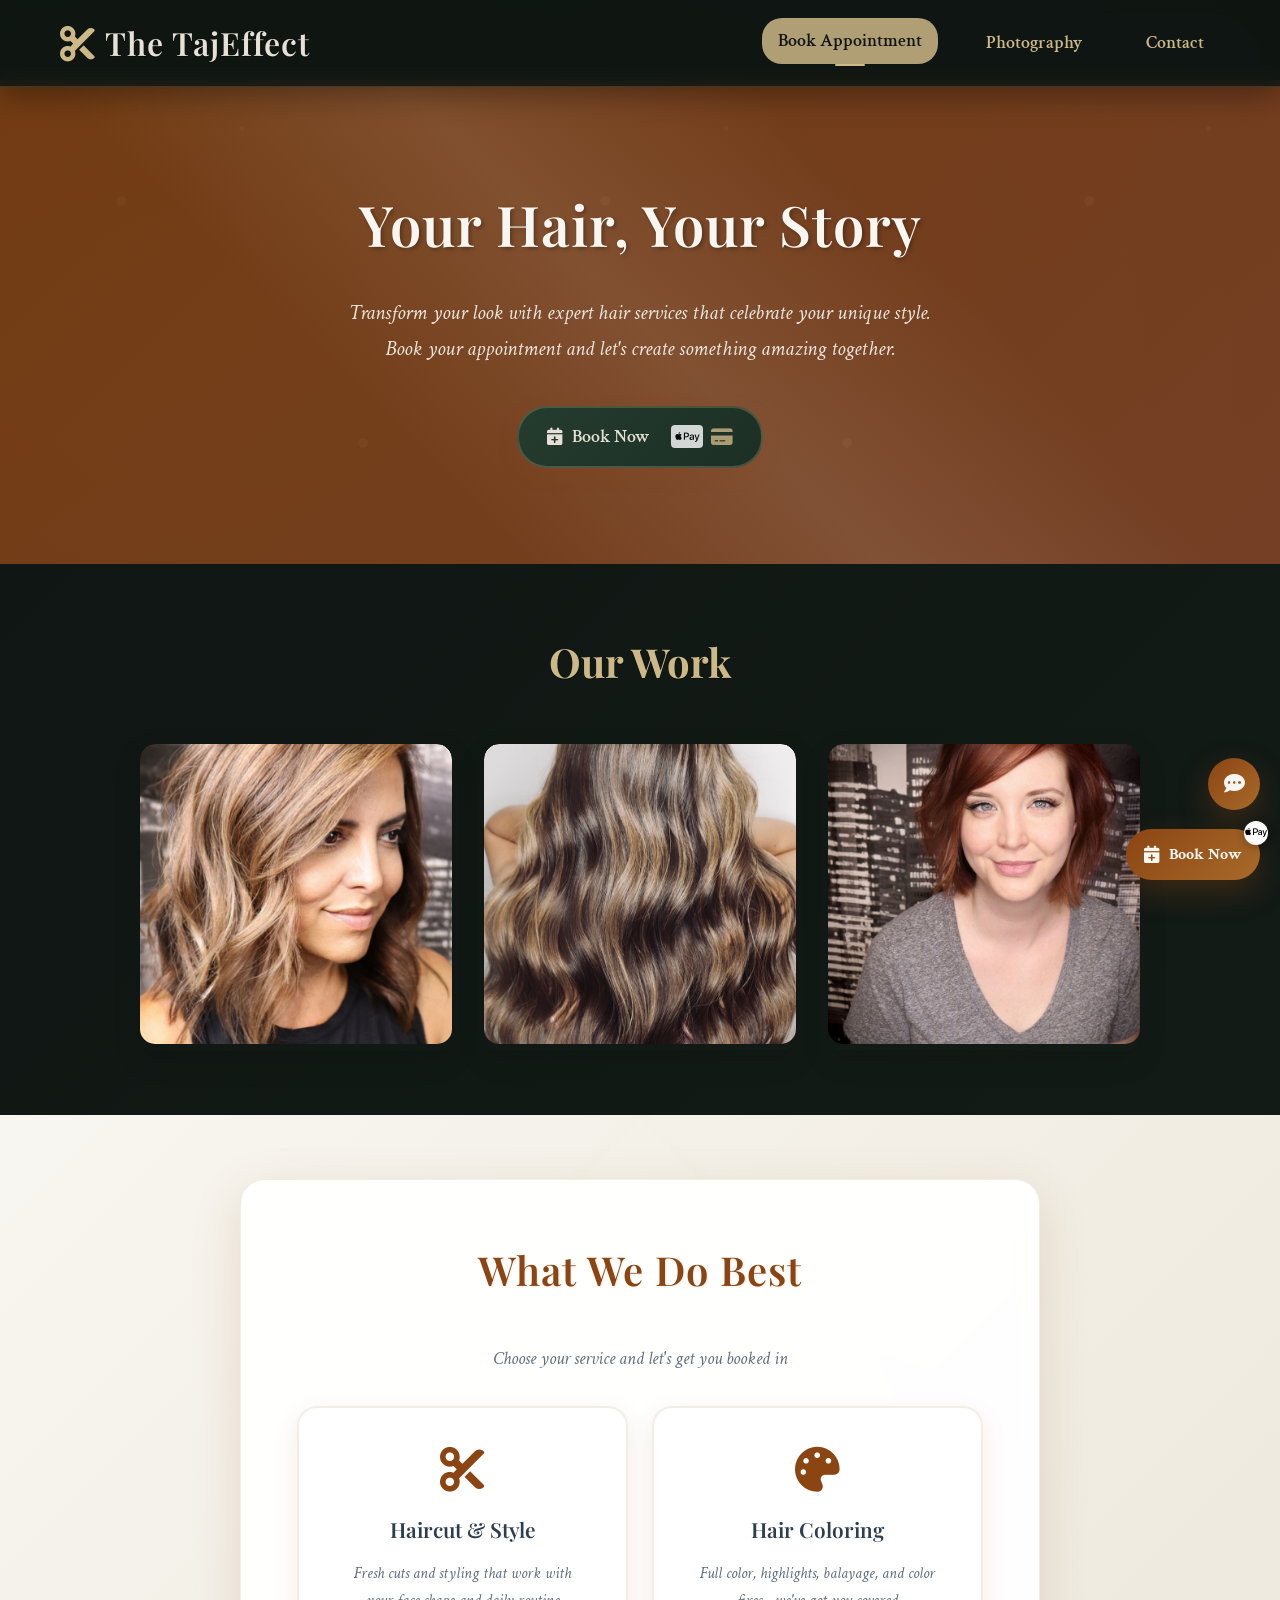
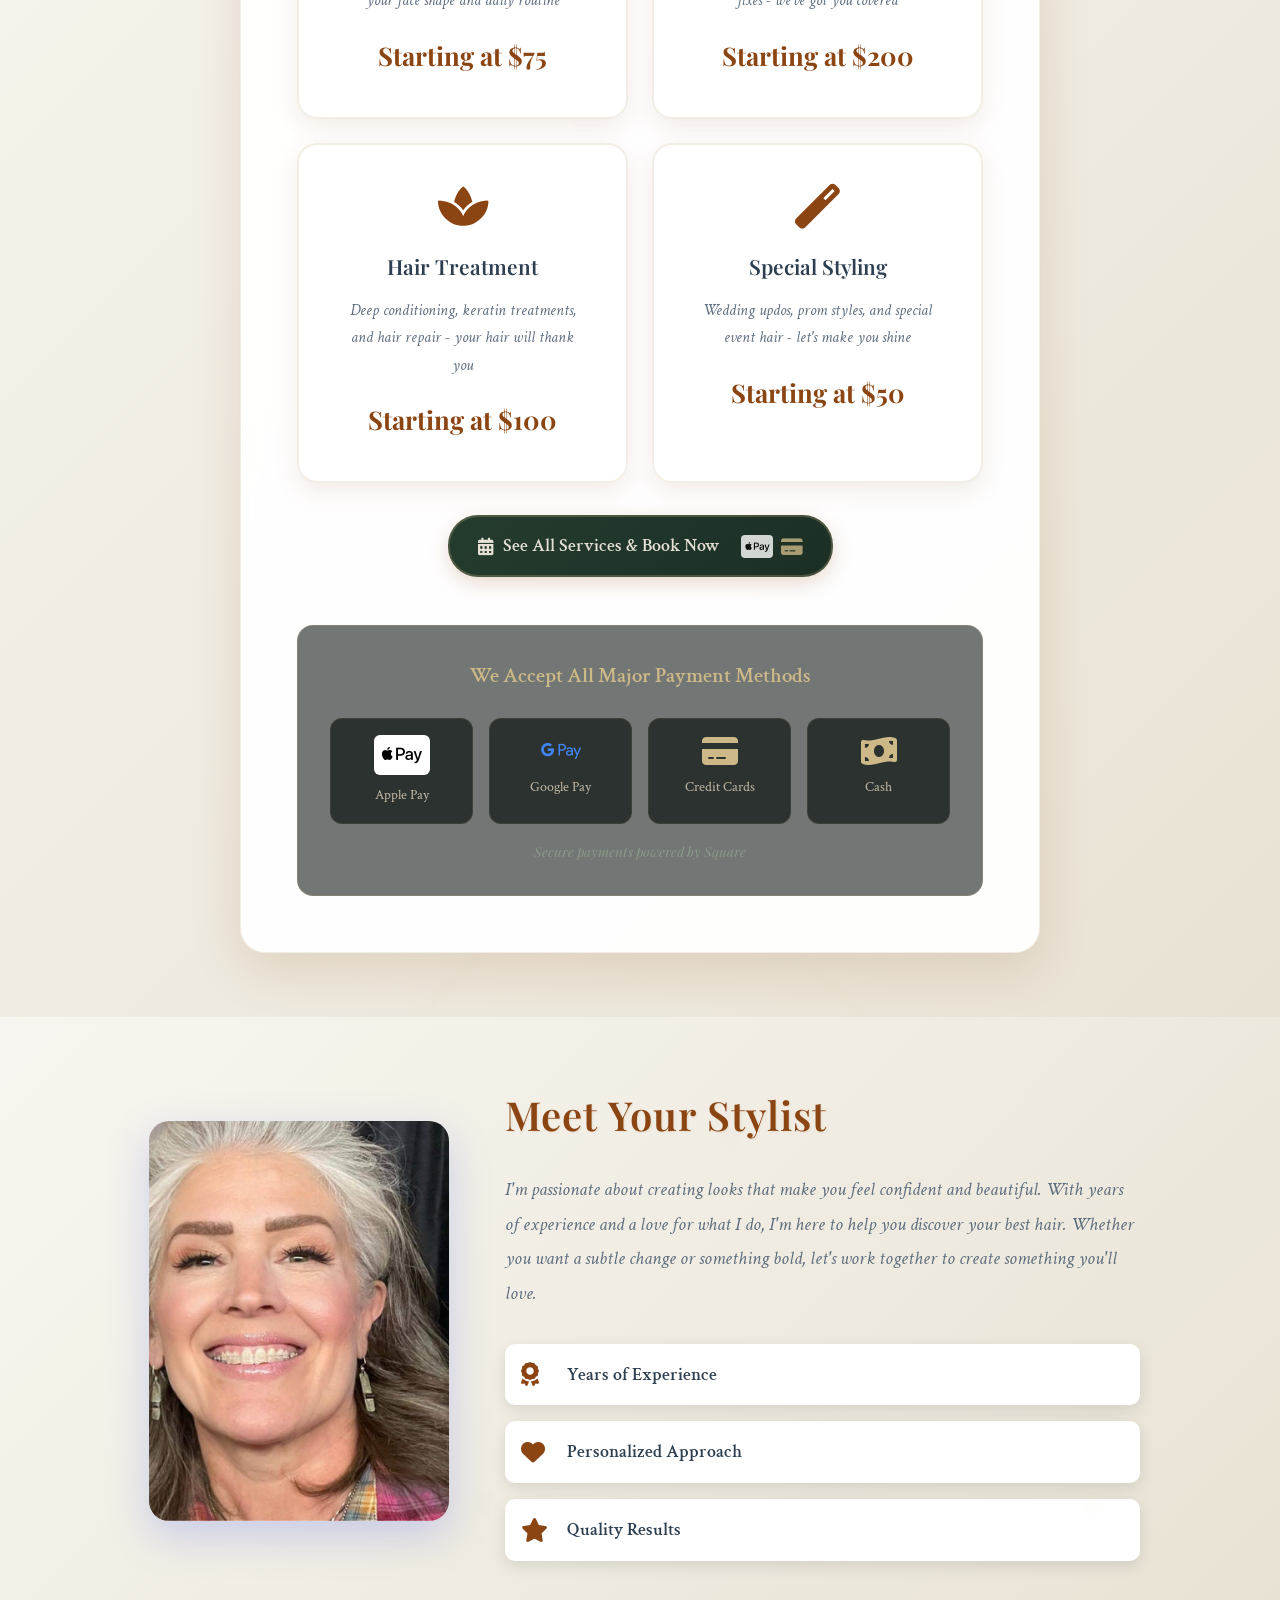
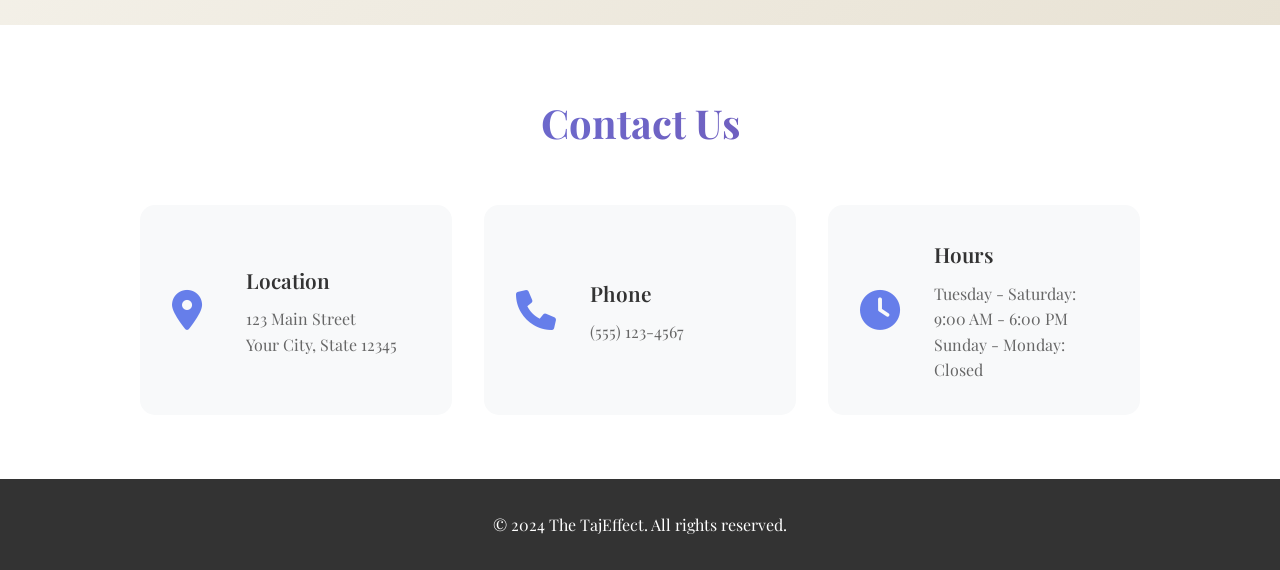
==== index.html @ f501a662 "Initial commit: Hair salon booking app" ====
<!DOCTYPE html>
<html lang="en">
<head>
    <meta charset="UTF-8">
    <meta name="viewport" content="width=device-width, initial-scale=1.0">
    <title>The TajEffect - Hair Salon Booking</title>
    <link href="https://cdnjs.cloudflare.com/ajax/libs/font-awesome/6.0.0/css/all.min.css" rel="stylesheet">
    <link href="https://fonts.googleapis.com/css2?family=Playfair+Display:wght@400;500;600;700&family=Crimson+Text:ital,wght@0,400;0,600;1,400&display=swap" rel="stylesheet">
    <link rel="stylesheet" href="styles.css">
</head>
<body>
    <div class="app">
        <!-- Header -->
        <header class="header">
            <div class="container">
                <div class="logo">
                    <i class="fas fa-cut"></i>
                    <h1>The TajEffect</h1>
                </div>
                <nav class="nav">
                    <a href="#booking" class="nav-link active">Book Appointment</a>
                    <a href="photography.html" class="nav-link">Photography</a>
                    <a href="#contact" class="nav-link">Contact</a>
                </nav>
            </div>
        </header>

        <!-- Main Content -->
        <main class="main">
            <!-- Hero Section -->
            <section class="hero">
                <div class="container">
                    <div class="hero-content">
                        <h2>Your Hair, Your Story</h2>
                        <p>Transform your look with expert hair services that celebrate your unique style. Book your appointment and let's create something amazing together.</p>
                        <a href="https://thetajeffect.square.site/s/appointments" target="_blank" class="btn btn-primary">
                            <i class="fas fa-calendar-plus"></i>
                            Book Now
                            <span class="payment-badges">
                                <i class="fab fa-apple-pay"></i>
                                <i class="fas fa-credit-card"></i>
                            </span>
                        </a>
                    </div>
                </div>
            </section>

            <!-- Gallery Section -->
            <section class="gallery-section">
                <div class="container">
                    <h3>Our Work</h3>
                    <div class="gallery-grid">
                        <div class="gallery-item portfolio-gallery" data-category="blondes">
                            <div class="portfolio-preview">
                                <img src="images/portfolios/blondes/IMG_0072.JPG" alt="Blonde Hair Portfolio" style="width: 100%; height: 300px; object-fit: cover; border-radius: 15px;">
                                <div class="portfolio-overlay">
                                    <h4>Blondes</h4>
                                    <p>20 Photos</p>
                                    <i class="fas fa-images"></i>
                                </div>
                            </div>
                            <div class="hover-preview">
                                <h5>Blondes Preview</h5>
                                <div class="hover-preview-grid">
                                    <img src="images/portfolios/blondes/IMG_4375.JPG" alt="Blonde Hair">
                                    <img src="images/portfolios/blondes/IMG_7208.JPG" alt="Blonde Hair">
                                    <img src="images/portfolios/blondes/IMG_7591.JPG" alt="Blonde Hair">
                                    <img src="images/portfolios/blondes/IMG_1833.JPG" alt="Blonde Hair">
                                </div>
                            </div>
                        </div>
                        <div class="gallery-item portfolio-gallery" data-category="brunettes">
                            <div class="portfolio-preview">
                                <img src="images/portfolios/brunettes/IMG_0484.JPG" alt="Brunette Hair Portfolio" style="width: 100%; height: 300px; object-fit: cover; border-radius: 15px;">
                                <div class="portfolio-overlay">
                                    <h4>Brunettes</h4>
                                    <p>20 Photos</p>
                                    <i class="fas fa-images"></i>
                                </div>
                            </div>
                            <div class="hover-preview">
                                <h5>Brunettes Preview</h5>
                                <div class="hover-preview-grid">
                                    <img src="images/portfolios/brunettes/IMG_1255.jpeg" alt="Brunette Hair">
                                    <img src="images/portfolios/brunettes/IMG_2805.JPG" alt="Brunette Hair">
                                    <img src="images/portfolios/brunettes/IMG_4062.JPG" alt="Brunette Hair">
                                    <img src="images/portfolios/brunettes/IMG_6804.JPG" alt="Brunette Hair">
                                </div>
                            </div>
                        </div>
                        <div class="gallery-item portfolio-gallery" data-category="reds">
                            <div class="portfolio-preview">
                                <img src="images/portfolios/reds/IMG_3641.JPG" alt="Red Hair Portfolio" style="width: 100%; height: 300px; object-fit: cover; border-radius: 15px;">
                                <div class="portfolio-overlay">
                                    <h4>Reds</h4>
                                    <p>5 Photos</p>
                                    <i class="fas fa-images"></i>
                                </div>
                            </div>
                            <div class="hover-preview">
                                <h5>Reds Preview</h5>
                                <div class="hover-preview-grid">
                                    <img src="images/portfolios/reds/IMG_4376.jpeg" alt="Red Hair">
                                    <img src="images/portfolios/reds/IMG_7578.JPG" alt="Red Hair">
                                    <img src="images/portfolios/reds/A4E2A51A-0BB4-4725-BABD-06596903B52D.jpg" alt="Red Hair">
                                    <img src="images/portfolios/reds/4F2E1F91-4B26-40A5-B8C6-CD0F9C0E674B.jpg" alt="Red Hair">
                                </div>
                            </div>
                        </div>
                    </div>
                </div>
            </section>

            <!-- Services & Booking Section -->
            <section id="booking" class="booking-section">
                <div class="container">
                    <div class="booking-card">
                        <h3>What We Do Best</h3>
                        <p style="text-align: center; font-family: 'Crimson Text', serif; font-style: italic; color: #5d6d7e; margin-bottom: 2rem; font-size: 1.1rem;">
                            Choose your service and let's get you booked in
                        </p>
                        
                        <div class="services-grid">
                            <a href="https://thetajeffect.square.site/s/appointments" target="_blank" class="service-card booking-card">
                                <i class="fas fa-cut"></i>
                                <h5>Haircut & Style</h5>
                                <p>Fresh cuts and styling that work with your face shape and daily routine</p>
                                <span class="price">Starting at $75</span>
                                <div class="book-now-overlay">
                                    <i class="fas fa-calendar-plus"></i>
                                    <span>Book Now</span>
                                </div>
                            </a>
                            
                            <a href="https://thetajeffect.square.site/s/appointments" target="_blank" class="service-card booking-card">
                                <i class="fas fa-palette"></i>
                                <h5>Hair Coloring</h5>
                                <p>Full color, highlights, balayage, and color fixes - we've got you covered</p>
                                <span class="price">Starting at $200</span>
                                <div class="book-now-overlay">
                                    <i class="fas fa-calendar-plus"></i>
                                    <span>Book Now</span>
                                </div>
                            </a>
                            
                            <a href="https://thetajeffect.square.site/s/appointments" target="_blank" class="service-card booking-card">
                                <i class="fas fa-spa"></i>
                                <h5>Hair Treatment</h5>
                                <p>Deep conditioning, keratin treatments, and hair repair - your hair will thank you</p>
                                <span class="price">Starting at $100</span>
                                <div class="book-now-overlay">
                                    <i class="fas fa-calendar-plus"></i>
                                    <span>Book Now</span>
                                </div>
                            </a>
                            
                            <a href="https://thetajeffect.square.site/s/appointments" target="_blank" class="service-card booking-card">
                                <i class="fas fa-magic"></i>
                                <h5>Special Styling</h5>
                                <p>Wedding updos, prom styles, and special event hair - let's make you shine</p>
                                <span class="price">Starting at $50</span>
                                <div class="book-now-overlay">
                                    <i class="fas fa-calendar-plus"></i>
                                    <span>Book Now</span>
                                </div>
                            </a>
                        </div>
                        
                        <div style="text-align: center; margin-top: 2rem;">
                            <a href="https://thetajeffect.square.site/s/appointments" target="_blank" class="btn btn-primary">
                                <i class="fas fa-calendar-alt"></i>
                                See All Services & Book Now
                                <span class="payment-badges">
                                    <i class="fab fa-apple-pay"></i>
                                    <i class="fas fa-credit-card"></i>
                                </span>
                            </a>
                        </div>
                        
                        <!-- Payment Options -->
                        <div class="payment-options">
                            <h4>We Accept All Major Payment Methods</h4>
                            <div class="payment-methods">
                                <div class="payment-method">
                                    <i class="fab fa-apple-pay"></i>
                                    <span>Apple Pay</span>
                                </div>
                                <div class="payment-method">
                                    <i class="fab fa-google-pay"></i>
                                    <span>Google Pay</span>
                                </div>
                                <div class="payment-method">
                                    <i class="fas fa-credit-card"></i>
                                    <span>Credit Cards</span>
                                </div>
                                <div class="payment-method">
                                    <i class="fas fa-money-bill-wave"></i>
                                    <span>Cash</span>
                                </div>
                            </div>
                            <p class="payment-note">Secure payments powered by Square</p>
                        </div>
                    </div>
                </div>
            </section>

            <!-- About Section -->
            <section class="about-section">
                <div class="container">
                    <div class="about-content">
                        <div class="about-image">
                            <img src="images/mom-photo.jpg" alt="Meet Your Stylist" style="width: 300px; height: 400px; object-fit: cover; border-radius: 20px; box-shadow: 0 15px 40px rgba(102, 126, 234, 0.3);">
                        </div>
                        <div class="about-text">
                            <h3>Meet Your Stylist</h3>
                            <p>I'm passionate about creating looks that make you feel confident and beautiful. With years of experience and a love for what I do, I'm here to help you discover your best hair. Whether you want a subtle change or something bold, let's work together to create something you'll love.</p>
                            <div class="about-features">
                                <div class="feature">
                                    <i class="fas fa-award"></i>
                                    <span>Years of Experience</span>
                                </div>
                                <div class="feature">
                                    <i class="fas fa-heart"></i>
                                    <span>Personalized Approach</span>
                                </div>
                                <div class="feature">
                                    <i class="fas fa-star"></i>
                                    <span>Quality Results</span>
                                </div>
                            </div>
                        </div>
                    </div>
                </div>
            </section>

            <!-- Contact Section -->
            <section id="contact" class="contact-section">
                <div class="container">
                    <h3>Contact Us</h3>
                    <div class="contact-info">
                        <div class="contact-item">
                            <i class="fas fa-map-marker-alt"></i>
                            <div>
                                <h4>Location</h4>
                                <p>123 Main Street<br>Your City, State 12345</p>
                            </div>
                        </div>
                        <div class="contact-item">
                            <i class="fas fa-phone"></i>
                            <div>
                                <h4>Phone</h4>
                                <p>(555) 123-4567</p>
                            </div>
                        </div>
                        <div class="contact-item">
                            <i class="fas fa-clock"></i>
                            <div>
                                <h4>Hours</h4>
                                <p>Tuesday - Saturday: 9:00 AM - 6:00 PM<br>Sunday - Monday: Closed</p>
                            </div>
                        </div>
                    </div>
                </div>
            </section>
        </main>

        <!-- Footer -->
        <footer class="footer">
            <div class="container">
                <p>&copy; 2024 The TajEffect. All rights reserved.</p>
            </div>
        </footer>
    </div>

    <!-- Portfolio Lightbox Modal -->
    <div id="portfolioModal" class="modal">
        <div class="modal-content">
            <span class="close">&times;</span>
            <div class="modal-header">
                <h2 id="modalTitle">Blondes Portfolio</h2>
                <p id="modalCount">20 Photos</p>
            </div>
            <div class="modal-gallery" id="modalGallery">
                <!-- Photos will be loaded here -->
            </div>
        </div>
    </div>

    <!-- FAQ Chat Widget -->
    <div class="chat-widget" id="chatWidget" aria-live="polite">
        <button class="chat-toggle" id="chatToggle" aria-label="Open chat">
            <i class="fas fa-comment-dots"></i>
        </button>
        <div class="chat-window" id="chatWindow" role="dialog" aria-label="FAQ Chat" aria-modal="false">
            <div class="chat-header">
                <span>Got questions?</span>
                <button class="chat-close" id="chatClose" aria-label="Close chat">&times;</button>
            </div>
                <div class="chat-body" id="chatBody">
                    <div class="chat-message bot">Hey! What can I help you with today? Pick a question below.</div>
                </div>
            <div class="chat-quick-questions">
                <button class="chat-qq" data-faq="pricing">What do you charge?</button>
                <button class="chat-qq" data-faq="hours">When are you open?</button>
                <button class="chat-qq" data-faq="booking">How do I book?</button>
                <button class="chat-qq" data-faq="cancellation">What's your cancellation policy?</button>
                <button class="chat-qq" data-faq="parking">Is there parking?</button>
                <button class="chat-qq" data-faq="payment">What payment methods do you take?</button>
                <button class="chat-qq" data-faq="newclient">Do you take new clients?</button>
                <button class="chat-qq" data-faq="late">What if I'm running late?</button>
            </div>
            <div class="chat-footer">
                <a href="https://instagram.com/thetajeffect" target="_blank" class="chat-ig" aria-label="Message us on Instagram">
                    <i class="fab fa-instagram"></i> DM us on Instagram
                </a>
            </div>
        </div>
    </div>

    <!-- Floating Book Now Button -->
    <a href="https://thetajeffect.square.site/s/appointments" target="_blank" class="floating-book-now" aria-label="Book Now">
        <i class="fas fa-calendar-plus"></i>
        <span>Book Now</span>
        <div class="floating-payment-badges">
            <i class="fab fa-apple-pay"></i>
        </div>
    </a>
    
    <script src="script.js"></script>
</body>
</html>
---- styles.css ----
/* Reset and Base Styles */
* {
    margin: 0;
    padding: 0;
    box-sizing: border-box;
}

body {
    font-family: 'Playfair Display', 'Times New Roman', serif;
    line-height: 1.7;
    color: #e6e0d6;
    background: radial-gradient(1200px 800px at 20% 10%, rgba(19,28,23,0.75), rgba(10,14,12,0.9)),
                linear-gradient(135deg, #0e1512 0%, #121a16 60%, #0b100e 100%);
    min-height: 100vh;
}

.container {
    max-width: 1200px;
    margin: 0 auto;
    padding: 0 20px;
}

/* Header */
.header {
    background: rgba(16, 23, 19, 0.85);
    backdrop-filter: blur(8px);
    box-shadow: 0 8px 30px rgba(0, 0, 0, 0.35);
    border-bottom: 1px solid rgba(205, 184, 136, 0.2);
    position: fixed;
    top: 0;
    left: 0;
    right: 0;
    z-index: 1000;
}

.header .container {
    display: flex;
    justify-content: space-between;
    align-items: center;
    padding: 1rem 20px;
}

.logo {
    display: flex;
    align-items: center;
    gap: 10px;
}

.logo i {
    font-size: 2.2rem;
    color: #cdb888;
}

.logo h1 {
    font-family: 'Playfair Display', serif;
    font-size: 2rem;
    font-weight: 600;
    color: #e6e0d6;
    text-shadow: 0 1px 0 rgba(0,0,0,0.4);
    letter-spacing: 1px;
}

.nav {
    display: flex;
    gap: 2rem;
}

.nav-link {
    text-decoration: none;
    color: #cdb888;
    font-family: 'Crimson Text', serif;
    font-weight: 600;
    font-size: 1.1rem;
    transition: all 0.3s ease;
    position: relative;
    padding: 0.5rem 1rem;
    border-radius: 20px;
}

.nav-link:hover,
.nav-link.active {
    color: #111512;
    background: rgba(205, 184, 136, 0.85);
    transform: translateY(-2px);
}

.nav-link.active::after {
    content: '';
    position: absolute;
    bottom: -2px;
    left: 50%;
    transform: translateX(-50%);
    width: 30px;
    height: 2px;
    background: #cdb888;
    border-radius: 1px;
}

/* Main Content */
.main {
    margin-top: 80px;
}

/* Hero Section */
.hero {
    background: linear-gradient(135deg, rgba(139, 69, 19, 0.8), rgba(160, 82, 45, 0.7)), 
                url('data:image/svg+xml,<svg xmlns="http://www.w3.org/2000/svg" viewBox="0 0 100 100"><defs><pattern id="grain" width="100" height="100" patternUnits="userSpaceOnUse"><circle cx="25" cy="25" r="1" fill="%23ffffff" opacity="0.1"/><circle cx="75" cy="75" r="1" fill="%23ffffff" opacity="0.1"/><circle cx="50" cy="10" r="0.5" fill="%23ffffff" opacity="0.1"/></pattern></defs><rect width="100" height="100" fill="url(%23grain)"/></svg>');
    color: #f8f6f0;
    padding: 6rem 0;
    text-align: center;
    position: relative;
}

.hero::before {
    content: '';
    position: absolute;
    top: 0;
    left: 0;
    right: 0;
    bottom: 0;
    background: linear-gradient(45deg, transparent 30%, rgba(248, 246, 240, 0.1) 50%, transparent 70%);
    pointer-events: none;
}

.hero-content {
    position: relative;
    z-index: 2;
}

.hero-content h2 {
    font-family: 'Playfair Display', serif;
    font-size: 3.5rem;
    font-weight: 600;
    margin-bottom: 1.5rem;
    text-shadow: 2px 2px 4px rgba(0, 0, 0, 0.3);
    letter-spacing: 1px;
}

.hero-content p {
    font-family: 'Crimson Text', serif;
    font-size: 1.3rem;
    font-style: italic;
    margin-bottom: 2.5rem;
    opacity: 0.9;
    max-width: 600px;
    margin-left: auto;
    margin-right: auto;
}

/* Buttons */
.btn {
    display: inline-flex;
    align-items: center;
    gap: 10px;
    padding: 14px 28px;
    border: 2px solid;
    border-radius: 30px;
    font-family: 'Crimson Text', serif;
    font-size: 1.1rem;
    font-weight: 600;
    text-decoration: none;
    cursor: pointer;
    transition: all 0.3s ease;
    box-shadow: 0 6px 20px rgba(139, 69, 19, 0.2);
    position: relative;
    overflow: hidden;
}

.btn::before {
    content: '';
    position: absolute;
    top: 0;
    left: -100%;
    width: 100%;
    height: 100%;
    background: linear-gradient(90deg, transparent, rgba(255, 255, 255, 0.2), transparent);
    transition: left 0.5s;
}

.btn:hover::before {
    left: 100%;
}

.btn-primary {
    background: linear-gradient(135deg, #243c2e, #1c2f25);
    color: #e6e0d6;
    border-color: rgba(205,184,136,0.25);
}

.btn-primary:hover {
    transform: translateY(-3px);
    box-shadow: 0 8px 25px rgba(0, 0, 0, 0.5);
    background: linear-gradient(135deg, #2a4636, #20382c);
}

.btn-secondary {
    background: rgba(248, 246, 240, 0.9);
    color: #8b4513;
    border-color: #d4c4a8;
}

.btn-secondary:hover {
    background: #d4c4a8;
    color: #8b4513;
    transform: translateY(-2px);
    box-shadow: 0 6px 20px rgba(139, 69, 19, 0.3);
}

/* Booking Section */
.booking-section {
    padding: 4rem 0;
    background: linear-gradient(135deg, #f8f6f0, #e8e2d4);
    position: relative;
}

.booking-section::before {
    content: '';
    position: absolute;
    top: 0;
    left: 0;
    right: 0;
    bottom: 0;
    background: url('data:image/svg+xml,<svg xmlns="http://www.w3.org/2000/svg" viewBox="0 0 60 60"><defs><pattern id="regency" width="60" height="60" patternUnits="userSpaceOnUse"><path d="M30 0L45 15L30 30L15 15Z" fill="none" stroke="%23d4c4a8" stroke-width="0.5" opacity="0.3"/></pattern></defs><rect width="60" height="60" fill="url(%23regency)"/></svg>');
    opacity: 0.1;
    pointer-events: none;
}

.booking-card {
    background: rgba(255, 255, 255, 0.95);
    border-radius: 25px;
    box-shadow: 0 15px 50px rgba(139, 69, 19, 0.15);
    border: 1px solid rgba(212, 196, 168, 0.3);
    padding: 3.5rem;
    max-width: 800px;
    margin: 0 auto;
    position: relative;
    backdrop-filter: blur(10px);
}

.booking-card h3 {
    font-family: 'Playfair Display', serif;
    font-size: 2.5rem;
    font-weight: 600;
    text-align: center;
    margin-bottom: 2.5rem;
    color: #8b4513;
    text-shadow: 1px 1px 2px rgba(139, 69, 19, 0.1);
    letter-spacing: 1px;
}

/* Steps */
.step {
    display: none;
}

.step.active {
    display: block;
}

.step h4 {
    font-size: 1.5rem;
    font-weight: 600;
    margin-bottom: 2rem;
    color: #333;
    display: flex;
    align-items: center;
    gap: 10px;
}

.step h4 i {
    color: #667eea;
}

/* Services Grid */
.services-grid {
    display: grid;
    grid-template-columns: repeat(auto-fit, minmax(250px, 1fr));
    gap: 1.5rem;
    margin-bottom: 2rem;
}

.service-card {
    background: rgba(255, 255, 255, 0.9);
    border: 2px solid rgba(212, 196, 168, 0.3);
    border-radius: 20px;
    padding: 2.5rem;
    text-align: center;
    cursor: pointer;
    transition: all 0.4s ease;
    position: relative;
    backdrop-filter: blur(5px);
    box-shadow: 0 8px 25px rgba(139, 69, 19, 0.1);
}

.service-card::before {
    content: '';
    position: absolute;
    top: 0;
    left: 0;
    right: 0;
    bottom: 0;
    background: linear-gradient(135deg, rgba(139, 69, 19, 0.05), rgba(160, 82, 45, 0.05));
    border-radius: 18px;
    opacity: 0;
    transition: opacity 0.3s ease;
}

.service-card:hover {
    transform: translateY(-8px);
    box-shadow: 0 15px 40px rgba(139, 69, 19, 0.2);
    border-color: rgba(139, 69, 19, 0.4);
}

.service-card:hover::before {
    opacity: 1;
}

.service-card.selected {
    border-color: #8b4513;
    background: linear-gradient(135deg, rgba(139, 69, 19, 0.1), rgba(160, 82, 45, 0.1));
    box-shadow: 0 12px 35px rgba(139, 69, 19, 0.25);
}

.service-card.selected::before {
    opacity: 1;
}

.service-card i {
    font-size: 2.8rem;
    color: #8b4513;
    margin-bottom: 1.2rem;
    position: relative;
    z-index: 2;
}

.service-card h5 {
    font-family: 'Playfair Display', serif;
    font-size: 1.3rem;
    font-weight: 600;
    margin-bottom: 0.8rem;
    color: #2c3e50;
    position: relative;
    z-index: 2;
}

.service-card p {
    font-family: 'Crimson Text', serif;
    color: #5d6d7e;
    margin-bottom: 1.2rem;
    font-style: italic;
    position: relative;
    z-index: 2;
}

.price {
    font-family: 'Playfair Display', serif;
    font-size: 1.6rem;
    font-weight: 700;
    color: #8b4513;
    position: relative;
    z-index: 2;
}

/* Booking Overlay for Service Cards */
.service-card.booking-card {
    text-decoration: none;
    color: inherit;
    position: relative;
    overflow: hidden;
}

.book-now-overlay {
    position: absolute;
    top: 0;
    left: 0;
    right: 0;
    bottom: 0;
    background: rgba(139, 69, 19, 0.9);
    color: #f8f6f0;
    display: flex;
    flex-direction: column;
    align-items: center;
    justify-content: center;
    opacity: 0;
    transition: all 0.3s ease;
    border-radius: 18px;
}

.service-card.booking-card:hover .book-now-overlay {
    opacity: 1;
}

.book-now-overlay i {
    font-size: 2.5rem;
    margin-bottom: 1rem;
    color: #f8f6f0;
}

.book-now-overlay span {
    font-family: 'Crimson Text', serif;
    font-size: 1.3rem;
    font-weight: 600;
    color: #f8f6f0;
}

/* Date and Time Selection */
.datetime-selection {
    display: grid;
    grid-template-columns: 1fr 2fr;
    gap: 2rem;
    margin-bottom: 2rem;
}

.date-picker label,
.time-slots label {
    display: block;
    font-weight: 600;
    margin-bottom: 0.5rem;
    color: #333;
}

.date-picker input {
    width: 100%;
    padding: 12px;
    border: 2px solid #e9ecef;
    border-radius: 10px;
    font-size: 1rem;
    transition: border-color 0.3s ease;
}

.date-picker input:focus {
    outline: none;
    border-color: #667eea;
}

.time-grid {
    display: grid;
    grid-template-columns: repeat(auto-fit, minmax(100px, 1fr));
    gap: 0.5rem;
}

.time-slot {
    padding: 10px;
    border: 2px solid #e9ecef;
    border-radius: 8px;
    text-align: center;
    cursor: pointer;
    transition: all 0.3s ease;
    font-weight: 500;
}

.time-slot:hover {
    border-color: #667eea;
    background: rgba(102, 126, 234, 0.1);
}

.time-slot.selected {
    background: #667eea;
    color: white;
    border-color: #667eea;
}

.time-slot.unavailable {
    background: #f8f9fa;
    color: #ccc;
    cursor: not-allowed;
}

/* Form Styles */
.customer-form {
    display: grid;
    grid-template-columns: 1fr 1fr;
    gap: 1.5rem;
    margin-bottom: 2rem;
}

.form-group {
    display: flex;
    flex-direction: column;
}

.form-group:nth-child(5) {
    grid-column: 1 / -1;
}

.form-group label {
    font-weight: 600;
    margin-bottom: 0.5rem;
    color: #333;
}

.form-group input,
.form-group textarea {
    padding: 12px;
    border: 2px solid #e9ecef;
    border-radius: 10px;
    font-size: 1rem;
    transition: border-color 0.3s ease;
    font-family: inherit;
}

.form-group input:focus,
.form-group textarea:focus {
    outline: none;
    border-color: #667eea;
}

.form-group textarea {
    resize: vertical;
    min-height: 100px;
}

/* Step Buttons */
.step-buttons {
    display: flex;
    justify-content: space-between;
    gap: 1rem;
}

/* Confirmation */
.confirmation-details {
    background: #f8f9fa;
    border-radius: 15px;
    padding: 2rem;
    margin-bottom: 2rem;
}

.confirmation-item {
    display: flex;
    justify-content: space-between;
    margin-bottom: 1rem;
    padding-bottom: 1rem;
    border-bottom: 1px solid #e9ecef;
}

.confirmation-item:last-child {
    border-bottom: none;
    margin-bottom: 0;
    font-weight: 600;
    font-size: 1.1rem;
}

/* Payment Options Styling */
.payment-badges {
    display: flex;
    gap: 8px;
    margin-left: 12px;
    align-items: center;
}

.payment-badges i {
    font-size: 1.2rem;
    opacity: 0.8;
    transition: opacity 0.3s ease;
}

.payment-badges .fab.fa-apple-pay {
    color: #000;
    background: #fff;
    border-radius: 4px;
    padding: 2px 4px;
}

.payment-badges .fas.fa-credit-card {
    color: #cdb888;
}

.payment-options {
    margin-top: 3rem;
    padding: 2rem;
    background: rgba(20,28,24,0.6);
    border: 1px solid rgba(205,184,136,0.2);
    border-radius: 16px;
    text-align: center;
}

.payment-options h4 {
    color: #cdb888;
    font-family: 'Crimson Text', serif;
    font-size: 1.3rem;
    margin-bottom: 1.5rem;
    font-weight: 600;
}

.payment-methods {
    display: grid;
    grid-template-columns: repeat(auto-fit, minmax(120px, 1fr));
    gap: 1rem;
    margin-bottom: 1rem;
}

.payment-method {
    display: flex;
    flex-direction: column;
    align-items: center;
    gap: 8px;
    padding: 1rem;
    background: rgba(16,23,19,0.7);
    border: 1px solid rgba(205,184,136,0.1);
    border-radius: 12px;
    transition: all 0.3s ease;
}

.payment-method:hover {
    background: rgba(205,184,136,0.1);
    border-color: rgba(205,184,136,0.3);
    transform: translateY(-2px);
}

.payment-method i {
    font-size: 2rem;
    color: #cdb888;
}

.payment-method .fab.fa-apple-pay {
    color: #000;
    background: #fff;
    border-radius: 6px;
    padding: 4px 8px;
}

.payment-method .fab.fa-google-pay {
    color: #4285f4;
}

.payment-method span {
    font-size: 0.9rem;
    color: #c3b9a6;
    font-family: 'Crimson Text', serif;
    font-weight: 500;
}

.payment-note {
    font-size: 0.85rem;
    color: #8a9a8a;
    font-style: italic;
    margin-top: 1rem;
}

.floating-payment-badges {
    position: absolute;
    top: -8px;
    right: -8px;
    background: #fff;
    border-radius: 50%;
    width: 24px;
    height: 24px;
    display: flex;
    align-items: center;
    justify-content: center;
    box-shadow: 0 2px 8px rgba(0,0,0,0.3);
}

.floating-payment-badges i {
    font-size: 0.8rem;
    color: #000;
}

/* Photography Section */
.photography-section {
    padding: 4rem 0;
    background: linear-gradient(135deg, #0f1613, #131b17);
    position: relative;
}

.photography-section::before {
    content: '';
    position: absolute;
    top: 0;
    left: 0;
    right: 0;
    bottom: 0;
    background: url('data:image/svg+xml,<svg xmlns="http://www.w3.org/2000/svg" viewBox="0 0 80 80"><defs><pattern id="camera" width="80" height="80" patternUnits="userSpaceOnUse"><circle cx="20" cy="20" r="3" fill="%23d4c4a8" opacity="0.2"/><circle cx="60" cy="60" r="3" fill="%23d4c4a8" opacity="0.2"/><circle cx="40" cy="40" r="2" fill="%23d4c4a8" opacity="0.3"/></pattern></defs><rect width="80" height="80" fill="url(%23camera)"/></svg>');
    opacity: 0.1;
    pointer-events: none;
}

.photography-content {
    display: grid;
    grid-template-columns: 2fr 1fr;
    gap: 3rem;
    align-items: center;
    max-width: 1000px;
    margin: 0 auto;
    position: relative;
    z-index: 2;
}

.photography-text h3 {
    font-family: 'Playfair Display', serif;
    font-size: 2.5rem;
    font-weight: 600;
    margin-bottom: 1.5rem;
    color: #cdb888;
    text-shadow: 0 1px 0 rgba(0,0,0,0.5);
    letter-spacing: 1px;
}

.photography-text p {
    font-family: 'Crimson Text', serif;
    font-size: 1.2rem;
    line-height: 1.8;
    color: #c3b9a6;
    margin-bottom: 2rem;
    font-style: italic;
}

.photography-features {
    display: flex;
    flex-direction: column;
    gap: 1rem;
    margin-bottom: 2rem;
}

.photography-image {
    display: flex;
    justify-content: center;
}

.photography-placeholder {
    width: 300px;
    height: 400px;
    border-radius: 20px;
    background: linear-gradient(135deg, #243c2e, #1c2f25);
    color: #e6e0d6;
    border: 1px solid rgba(205,184,136,0.25);
    box-shadow: 0 15px 40px rgba(0,0,0,0.45);
}

.photography-placeholder:hover {
    transform: translateY(-5px);
    box-shadow: 0 20px 50px rgba(0,0,0,0.6);
}

.photography-placeholder i {
    font-size: 4rem;
    margin-bottom: 1rem;
    color: #cdb888;
}

.photography-placeholder p {
    font-size: 1.3rem;
    font-weight: 600;
    margin-bottom: 0.5rem;
    color: #e6e0d6;
}

.photography-placeholder small {
    font-size: 0.9rem;
    opacity: 0.8;
    color: #c3b9a6;
}

/* Gallery Section */
.gallery-section {
    padding: 4rem 0;
    background: linear-gradient(135deg, #0f1613, #131b17);
}

.gallery-section h3 {
    text-align: center;
    font-size: 2.5rem;
    font-weight: 700;
    margin-bottom: 3rem;
    color: #cdb888;
    text-shadow: 0 1px 0 rgba(0,0,0,0.5);
}

.gallery-grid {
    display: grid;
    grid-template-columns: repeat(auto-fit, minmax(250px, 1fr));
    gap: 2rem;
    max-width: 1000px;
    margin: 0 auto;
}

.gallery-item {
    position: relative;
    border-radius: 15px;
    overflow: hidden;
    box-shadow: 0 10px 30px rgba(0, 0, 0, 0.1);
    transition: transform 0.3s ease;
}

.gallery-item:hover {
    transform: translateY(-10px);
}

.image-placeholder {
    background: linear-gradient(135deg, #f8f9fa, #e9ecef);
    height: 300px;
    display: flex;
    flex-direction: column;
    align-items: center;
    justify-content: center;
    color: #666;
    border: 2px dashed #ccc;
    transition: all 0.3s ease;
}

.image-placeholder:hover {
    background: linear-gradient(135deg, #e9ecef, #dee2e6);
    border-color: #667eea;
}

.image-placeholder i {
    font-size: 3rem;
    margin-bottom: 1rem;
    color: #667eea;
}

.image-placeholder p {
    font-size: 1.1rem;
    font-weight: 600;
    margin: 0;
}

/* Services Section */
.services-section {
    padding: 4rem 0;
    background: #f8f9fa;
}

.services-section h3 {
    text-align: center;
    font-size: 2.5rem;
    font-weight: 700;
    margin-bottom: 3rem;
    background: linear-gradient(135deg, #667eea, #764ba2);
    -webkit-background-clip: text;
    -webkit-text-fill-color: transparent;
    background-clip: text;
}

.services-list {
    display: grid;
    gap: 2rem;
    max-width: 800px;
    margin: 0 auto;
}

.service-item {
    display: flex;
    align-items: center;
    gap: 2rem;
    background: white;
    padding: 2rem;
    border-radius: 15px;
    box-shadow: 0 5px 20px rgba(0, 0, 0, 0.1);
    transition: transform 0.3s ease;
}

.service-item:hover {
    transform: translateY(-5px);
}

.service-item i {
    font-size: 3rem;
    color: #667eea;
    min-width: 60px;
}

.service-item h4 {
    font-size: 1.5rem;
    font-weight: 600;
    margin-bottom: 0.5rem;
    color: #333;
}

.service-item p {
    color: #666;
    margin-bottom: 1rem;
}

.service-item .price {
    font-size: 1.2rem;
    font-weight: 700;
    color: #667eea;
}

/* About Section */
.about-section {
    padding: 4rem 0;
    background: linear-gradient(135deg, #f8f6f0, #e8e2d4);
    position: relative;
}

.about-section::before {
    content: '';
    position: absolute;
    top: 0;
    left: 0;
    right: 0;
    bottom: 0;
    background: url('data:image/svg+xml,<svg xmlns="http://www.w3.org/2000/svg" viewBox="0 0 100 100"><defs><pattern id="floral" width="100" height="100" patternUnits="userSpaceOnUse"><circle cx="20" cy="20" r="2" fill="%23d4c4a8" opacity="0.2"/><circle cx="80" cy="80" r="2" fill="%23d4c4a8" opacity="0.2"/><circle cx="50" cy="30" r="1" fill="%23d4c4a8" opacity="0.3"/></pattern></defs><rect width="100" height="100" fill="url(%23floral)"/></svg>');
    opacity: 0.1;
    pointer-events: none;
}

.about-content {
    display: grid;
    grid-template-columns: 1fr 2fr;
    gap: 3rem;
    align-items: center;
    max-width: 1000px;
    margin: 0 auto;
}

.about-image {
    display: flex;
    justify-content: center;
}

.about-placeholder {
    width: 300px;
    height: 400px;
    border-radius: 20px;
    background: linear-gradient(135deg, #667eea, #764ba2);
    color: white;
    border: none;
    box-shadow: 0 15px 40px rgba(102, 126, 234, 0.3);
}

.about-placeholder:hover {
    transform: translateY(-5px);
    box-shadow: 0 20px 50px rgba(102, 126, 234, 0.4);
}

.about-placeholder i {
    font-size: 4rem;
    margin-bottom: 1rem;
    color: white;
}

.about-placeholder p {
    font-size: 1.3rem;
    font-weight: 600;
    margin-bottom: 0.5rem;
    color: white;
}

.about-placeholder small {
    font-size: 0.9rem;
    opacity: 0.8;
    color: white;
}

.about-text h3 {
    font-family: 'Playfair Display', serif;
    font-size: 2.5rem;
    font-weight: 600;
    margin-bottom: 1.5rem;
    color: #8b4513;
    text-shadow: 1px 1px 2px rgba(139, 69, 19, 0.1);
    letter-spacing: 1px;
}

.about-text p {
    font-family: 'Crimson Text', serif;
    font-size: 1.2rem;
    line-height: 1.8;
    color: #5d6d7e;
    margin-bottom: 2rem;
    font-style: italic;
}

.about-features {
    display: flex;
    flex-direction: column;
    gap: 1rem;
}

.feature {
    display: flex;
    align-items: center;
    gap: 1rem;
    padding: 1rem;
    background: white;
    border-radius: 10px;
    box-shadow: 0 5px 15px rgba(0, 0, 0, 0.1);
    transition: transform 0.3s ease;
}

.feature:hover {
    transform: translateX(10px);
}

.feature i {
    font-size: 1.5rem;
    color: #8b4513;
    min-width: 30px;
}

.feature span {
    font-family: 'Crimson Text', serif;
    font-weight: 600;
    color: #2c3e50;
    font-size: 1.1rem;
}

/* Contact Section */
.contact-section {
    padding: 4rem 0;
    background: white;
}

.contact-section h3 {
    text-align: center;
    font-size: 2.5rem;
    font-weight: 700;
    margin-bottom: 3rem;
    background: linear-gradient(135deg, #667eea, #764ba2);
    -webkit-background-clip: text;
    -webkit-text-fill-color: transparent;
    background-clip: text;
}

.contact-info {
    display: grid;
    grid-template-columns: repeat(auto-fit, minmax(300px, 1fr));
    gap: 2rem;
    max-width: 1000px;
    margin: 0 auto;
}

.contact-item {
    display: flex;
    align-items: center;
    gap: 1.5rem;
    background: #f8f9fa;
    padding: 2rem;
    border-radius: 15px;
    transition: transform 0.3s ease;
}

.contact-item:hover {
    transform: translateY(-5px);
}

.contact-item i {
    font-size: 2.5rem;
    color: #667eea;
    min-width: 50px;
}

.contact-item h4 {
    font-size: 1.3rem;
    font-weight: 600;
    margin-bottom: 0.5rem;
    color: #333;
}

.contact-item p {
    color: #666;
    line-height: 1.6;
}

/* Footer */
.footer {
    background: #333;
    color: white;
    text-align: center;
    padding: 2rem 0;
}

/* Responsive Design */
@media (max-width: 768px) {
    .header .container {
        flex-direction: column;
        gap: 1rem;
    }

    .nav {
        gap: 1rem;
    }

    .hero-content h2 {
        font-size: 2rem;
    }

    .booking-card {
        padding: 2rem;
        margin: 0 1rem;
    }

    .services-grid {
        grid-template-columns: 1fr;
    }

    .datetime-selection {
        grid-template-columns: 1fr;
    }

    .customer-form {
        grid-template-columns: 1fr;
    }

    .step-buttons {
        flex-direction: column;
    }

    .service-item {
        flex-direction: column;
        text-align: center;
    }

    .contact-info {
        grid-template-columns: 1fr;
    }

    .about-content {
        grid-template-columns: 1fr;
        gap: 2rem;
        text-align: center;
    }

    .photography-content {
        grid-template-columns: 1fr;
        gap: 2rem;
        text-align: center;
    }

    .photography-placeholder {
        width: 250px;
        height: 350px;
    }

    .about-placeholder {
        width: 250px;
        height: 350px;
    }

    .about-text h3 {
        font-size: 2rem;
    }

    .about-features {
        align-items: center;
    }

    .feature {
        max-width: 300px;
        margin: 0 auto;
    }
}

@media (max-width: 480px) {
    .container {
        padding: 0 15px;
    }

    .booking-card {
        padding: 1.5rem;
    }

    .hero-content h2 {
        font-size: 1.8rem;
    }

    .services-grid {
        gap: 1rem;
    }

    .service-card {
        padding: 1.5rem;
    }
}

/* Animations */
@keyframes fadeIn {
    from {
        opacity: 0;
        transform: translateY(20px);
    }
    to {
        opacity: 1;
        transform: translateY(0);
    }
}

.step.active {
    animation: fadeIn 0.5s ease;
}

/* Loading States */
.loading {
    opacity: 0.6;
    pointer-events: none;
}

.loading::after {
    content: '';
    position: absolute;
    top: 50%;
    left: 50%;
    width: 20px;
    height: 20px;
    margin: -10px 0 0 -10px;
    border: 2px solid #667eea;
    border-top: 2px solid transparent;
    border-radius: 50%;
    animation: spin 1s linear infinite;
}

@keyframes spin {
    0% { transform: rotate(0deg); }
    100% { transform: rotate(360deg); }
}

/* Portfolio Gallery */
.portfolio-gallery {
    cursor: pointer;
    transition: all 0.3s ease;
}

.portfolio-preview {
    position: relative;
    overflow: hidden;
    border-radius: 15px;
    box-shadow: 0 8px 25px rgba(139, 69, 19, 0.15);
}

.portfolio-overlay {
    position: absolute;
    top: 0;
    left: 0;
    right: 0;
    bottom: 0;
    background: rgba(13, 19, 16, 0.7);
    color: #e6e0d6;
    display: flex;
    flex-direction: column;
    align-items: center;
    justify-content: center;
    opacity: 0;
    transition: all 0.3s ease;
    border-radius: 15px;
}

.portfolio-gallery:hover .portfolio-overlay {
    opacity: 1;
}

.portfolio-overlay h4 {
    font-family: 'Playfair Display', serif;
    font-size: 1.8rem;
    font-weight: 600;
    margin-bottom: 0.5rem;
    color: #e6e0d6;
}

.portfolio-overlay p {
    font-family: 'Crimson Text', serif;
    font-size: 1.1rem;
    margin-bottom: 1rem;
    opacity: 0.9;
    color: #c3b9a6;
}

.portfolio-overlay i {
    font-size: 2rem;
}

/* Hover Preview Modal */
.hover-preview {
    position: absolute;
    top: 100%;
    left: 50%;
    transform: translateX(-50%);
    background: linear-gradient(135deg, #f8f6f0, #e8e2d4);
    border-radius: 15px;
    padding: 1rem;
    box-shadow: 0 15px 40px rgba(139, 69, 19, 0.3);
    z-index: 1000;
    opacity: 0;
    visibility: hidden;
    transition: all 0.3s ease;
    pointer-events: none;
    width: 300px;
    max-height: 400px;
    overflow: hidden;
}

.gallery-item:hover .hover-preview {
    opacity: 1;
    visibility: visible;
    transform: translateX(-50%) translateY(10px);
}

.hover-preview h5 {
    font-family: 'Playfair Display', serif;
    color: #8b4513;
    font-size: 1.2rem;
    margin-bottom: 0.5rem;
    text-align: center;
}

.hover-preview-grid {
    display: grid;
    grid-template-columns: repeat(2, 1fr);
    gap: 0.5rem;
}

.hover-preview img {
    width: 100%;
    height: 80px;
    object-fit: cover;
    border-radius: 8px;
    box-shadow: 0 4px 12px rgba(139, 69, 19, 0.15);
    transition: transform 0.2s ease;
}

.hover-preview img:hover {
    transform: scale(1.05);
}

/* Portfolio Modal */
.modal {
    display: none;
    position: fixed;
    z-index: 2000;
    left: 0;
    top: 0;
    width: 100%;
    height: 100%;
    background-color: rgba(0, 0, 0, 0.9);
    backdrop-filter: blur(5px);
}

.modal-content {
    background: linear-gradient(135deg, #f8f6f0, #e8e2d4);
    margin: 2% auto;
    padding: 0;
    border-radius: 20px;
    width: 95%;
    max-width: 1200px;
    max-height: 90vh;
    overflow-y: auto;
    box-shadow: 0 20px 60px rgba(0, 0, 0, 0.3);
    position: relative;
}

.close {
    position: absolute;
    top: 15px;
    right: 25px;
    color: #8b4513;
    font-size: 35px;
    font-weight: bold;
    cursor: pointer;
    z-index: 2001;
    background: rgba(248, 246, 240, 0.9);
    border-radius: 50%;
    width: 50px;
    height: 50px;
    display: flex;
    align-items: center;
    justify-content: center;
    transition: all 0.3s ease;
}

.close:hover {
    background: #8b4513;
    color: #f8f6f0;
    transform: scale(1.1);
}

.modal-header {
    padding: 2rem;
    text-align: center;
    border-bottom: 2px solid rgba(139, 69, 19, 0.1);
}

.modal-header h2 {
    font-family: 'Playfair Display', serif;
    font-size: 2.5rem;
    color: #8b4513;
    margin-bottom: 0.5rem;
}

.modal-header p {
    font-family: 'Crimson Text', serif;
    font-size: 1.2rem;
    color: #5d6d7e;
    font-style: italic;
}

.modal-gallery {
    display: grid;
    grid-template-columns: repeat(auto-fit, minmax(300px, 1fr));
    gap: 1.5rem;
    padding: 2rem;
}

.modal-gallery img {
    width: 100%;
    height: 300px;
    object-fit: cover;
    border-radius: 15px;
    box-shadow: 0 8px 25px rgba(139, 69, 19, 0.15);
    transition: all 0.3s ease;
    cursor: pointer;
}

.modal-gallery img:hover {
    transform: scale(1.05);
    box-shadow: 0 15px 40px rgba(139, 69, 19, 0.25);
}

/* Floating Book Now button */
.floating-book-now {
    position: fixed;
    right: 20px;
    bottom: 20px;
    z-index: 3000;
    display: inline-flex;
    align-items: center;
    gap: 10px;
    background: linear-gradient(135deg, #8b4513, #a86a2a);
    color: #f8f6f0;
    text-decoration: none;
    padding: 12px 18px;
    border-radius: 999px;
    box-shadow: 0 12px 30px rgba(139, 69, 19, 0.35);
    transition: transform 0.2s ease, box-shadow 0.2s ease, background 0.3s ease;
}

.floating-book-now i {
    font-size: 1.1rem;
}

.floating-book-now span {
    font-family: 'Crimson Text', serif;
    font-weight: 700;
    letter-spacing: 0.3px;
}

.floating-book-now:hover {
    transform: translateY(-2px);
    box-shadow: 0 18px 40px rgba(139, 69, 19, 0.45);
    background: linear-gradient(135deg, #a86a2a, #8b4513);
}

@media (max-width: 480px) {
    .floating-book-now {
        right: 12px;
        bottom: 12px;
        padding: 10px 14px;
        gap: 8px;
    }
}

/* Chat widget */
.chat-widget {
    position: fixed;
    right: 20px;
    bottom: 90px; /* sits above Book Now */
    z-index: 3000;
}

.chat-toggle {
    width: 52px;
    height: 52px;
    border-radius: 50%;
    border: none;
    cursor: pointer;
    background: linear-gradient(135deg, #8b4513, #a86a2a);
    color: #f8f6f0;
    box-shadow: 0 12px 30px rgba(139, 69, 19, 0.35);
    display: flex;
    align-items: center;
    justify-content: center;
    transition: transform 0.2s ease, box-shadow 0.2s ease;
}

.chat-toggle i { font-size: 1.3rem; }

.chat-toggle:hover { transform: translateY(-2px); box-shadow: 0 18px 40px rgba(139,69,19,0.45); }

.chat-window {
    position: absolute;
    right: 0;
    bottom: 62px;
    width: 320px;
    max-height: 70vh;
    background: linear-gradient(135deg, #141d18, #1a241e);
    border: 1px solid rgba(205,184,136,0.2);
    border-radius: 16px;
    box-shadow: 0 20px 60px rgba(0,0,0,0.6);
    overflow: hidden;
    display: none;
}

.chat-header {
    display: flex;
    align-items: center;
    justify-content: space-between;
    padding: 10px 14px;
    background: rgba(139,69,19,0.08);
    border-bottom: 1px solid rgba(139,69,19,0.15);
    font-family: 'Playfair Display', serif;
    color: #8b4513;
}

.chat-close {
    background: transparent;
    border: none;
    font-size: 24px;
    line-height: 1;
    cursor: pointer;
    color: #8b4513;
}

.chat-body {
    padding: 12px;
    height: 200px;
    overflow-y: auto;
}

.chat-message {
    padding: 10px 12px;
    border-radius: 12px;
    margin-bottom: 10px;
    max-width: 85%;
    font-family: 'Crimson Text', serif;
}

.chat-message.bot { background: #fff; color: #2c3e50; border: 1px solid #e3d9c6; }
.chat-message.user { background: #8b4513; color: #f8f6f0; margin-left: auto; }

.chat-quick-questions {
    display: grid;
    grid-template-columns: repeat(2, 1fr);
    gap: 8px;
    padding: 10px;
    border-top: 1px solid rgba(139,69,19,0.15);
    background: rgba(248,246,240,0.9);
}

.chat-qq {
    padding: 8px 10px;
    border-radius: 10px;
    border: 1px solid #d4c4a8;
    background: #fff;
    color: #8b4513;
    font-family: 'Crimson Text', serif;
    cursor: pointer;
}

.chat-qq:hover { background: #f4efe5; }

.chat-footer {
    border-top: 1px solid rgba(205,184,136,0.2);
    background: rgba(20,28,24,0.85);
    padding: 10px;
    text-align: center;
}

.chat-ig {
    display: inline-flex;
    align-items: center;
    gap: 8px;
    color: #cdb888;
    text-decoration: none;
    font-family: 'Crimson Text', serif;
    font-weight: 700;
}

.chat-ig:hover { text-decoration: underline; }

@media (max-width: 480px) {
    .chat-widget { right: 12px; bottom: 80px; }
    .chat-window { width: 92vw; }
}
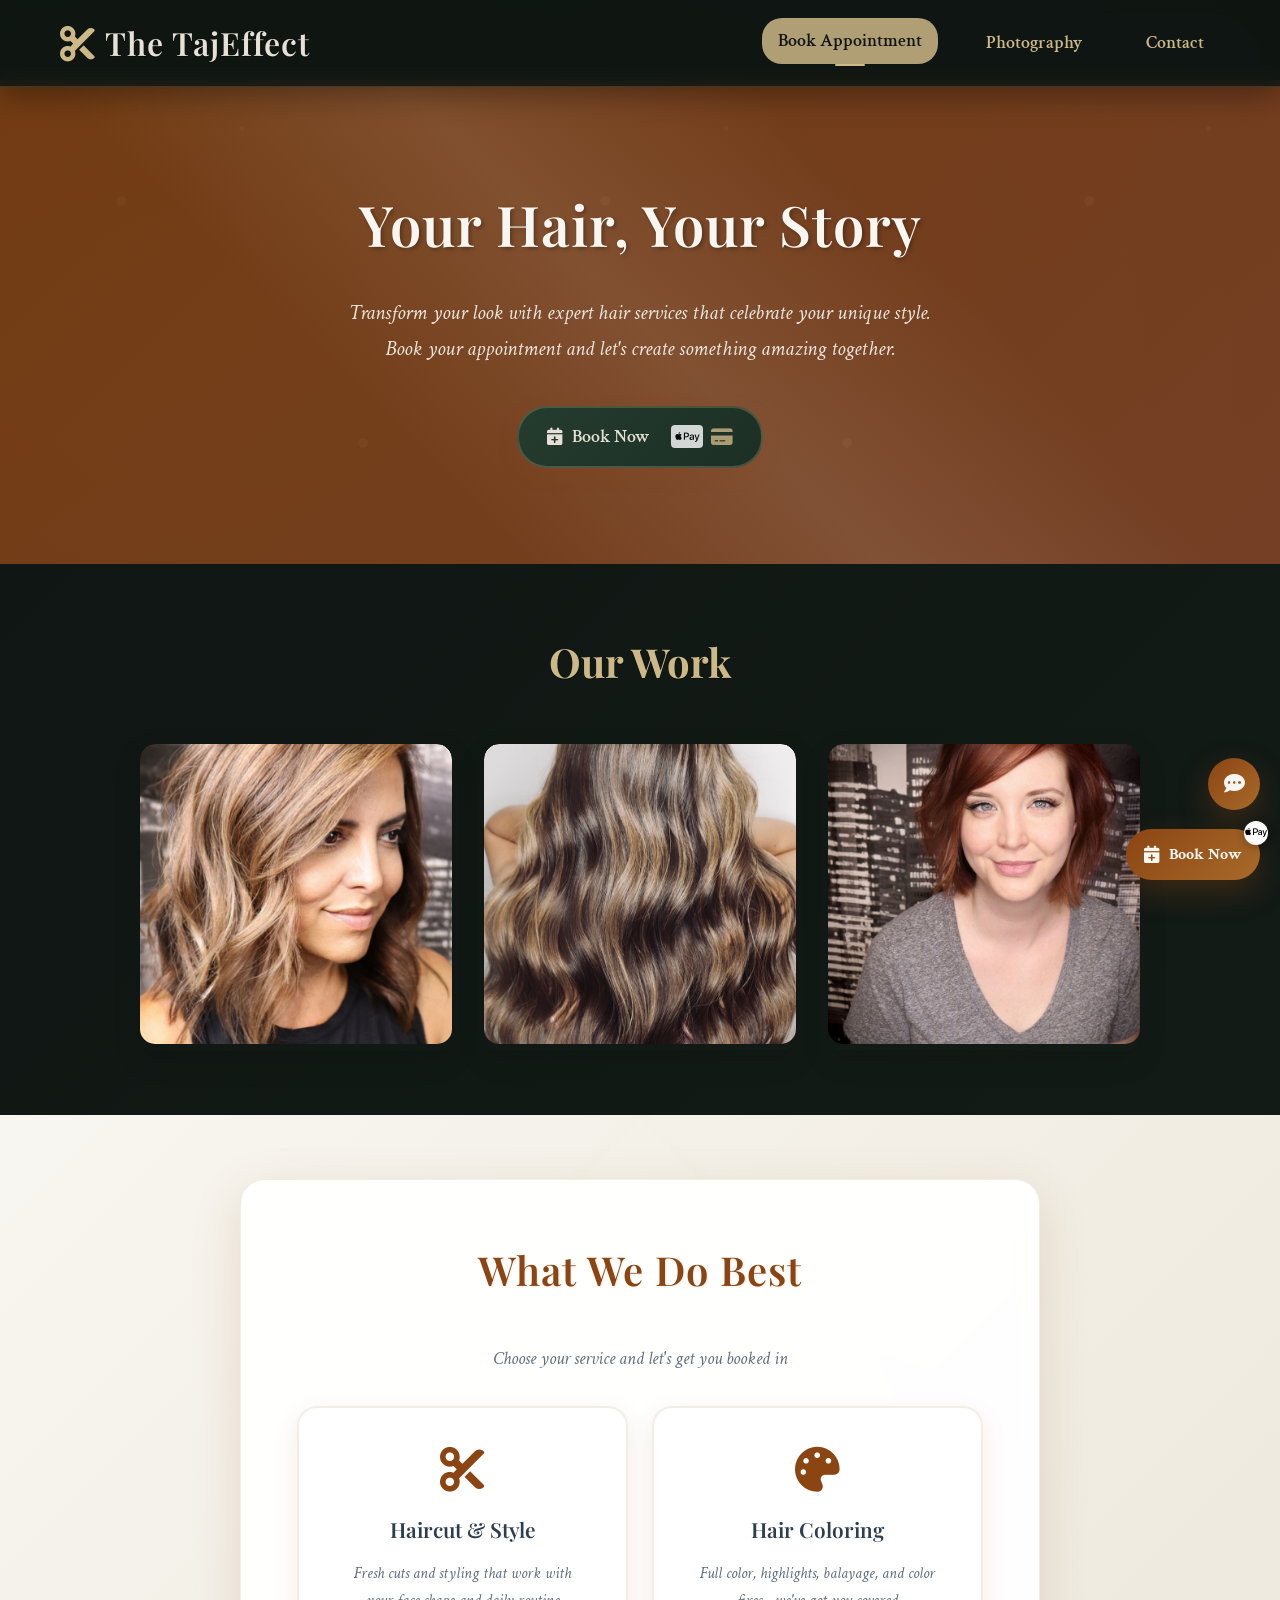
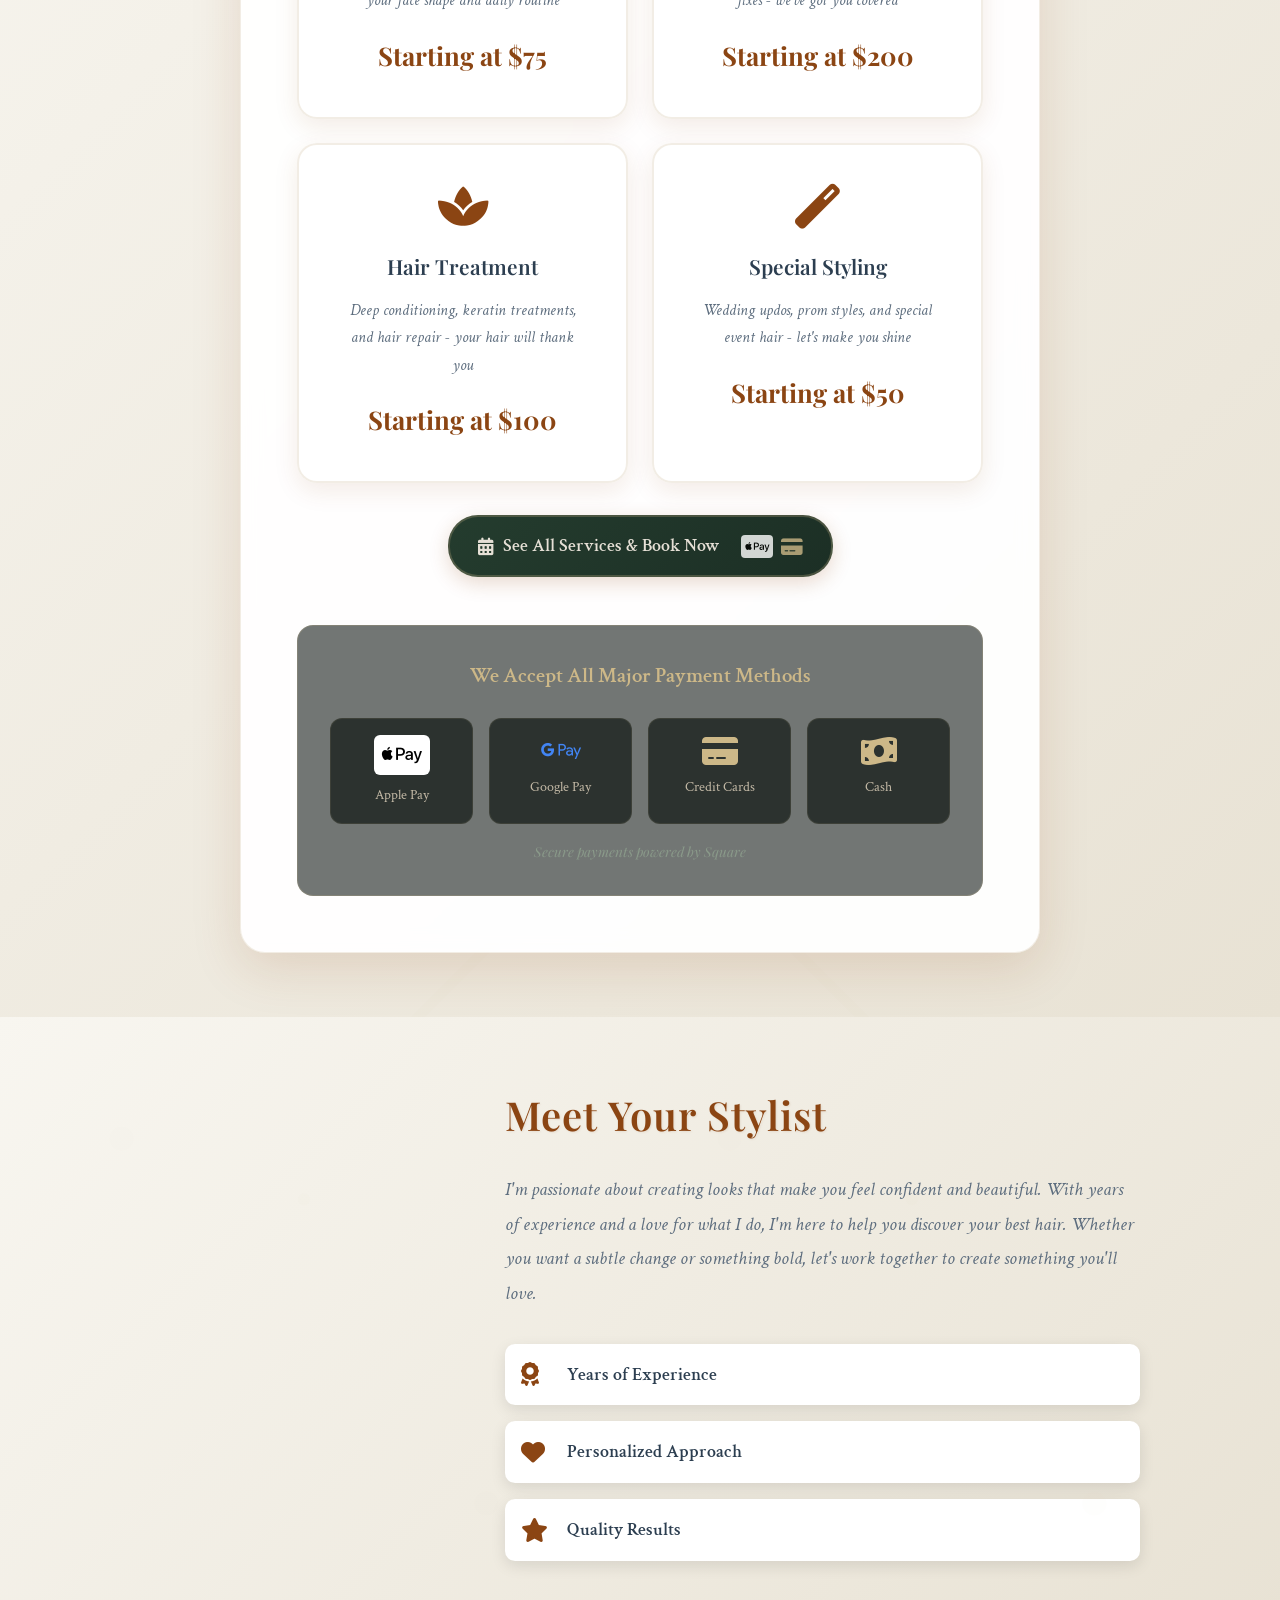
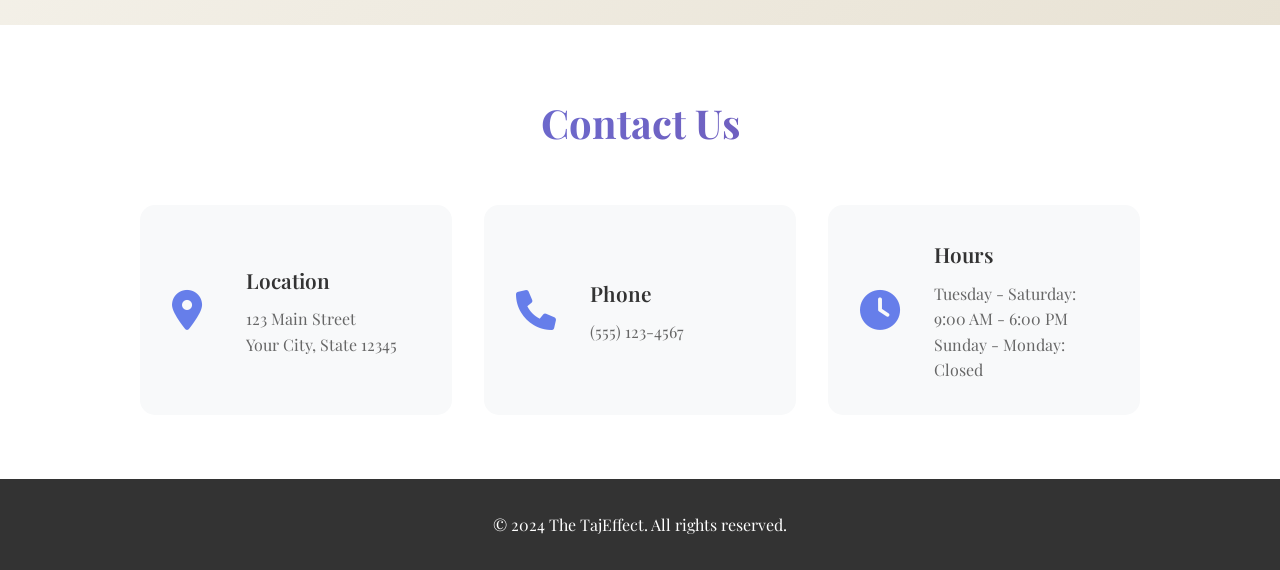
==== commit 681338e8: "Add lazy loading optimization for faster mobile performance" ====
--- a/index.html
+++ b/index.html
@@ -52,7 +52,7 @@
                     <div class="gallery-grid">
                         <div class="gallery-item portfolio-gallery" data-category="blondes">
                             <div class="portfolio-preview">
-                                <img src="images/portfolios/blondes/IMG_0072.JPG" alt="Blonde Hair Portfolio" style="width: 100%; height: 300px; object-fit: cover; border-radius: 15px;">
+                                <img src="images/portfolios/blondes/IMG_0072.JPG" alt="Blonde Hair Portfolio" style="width: 100%; height: 300px; object-fit: cover; border-radius: 15px;" loading="lazy">
                                 <div class="portfolio-overlay">
                                     <h4>Blondes</h4>
                                     <p>20 Photos</p>
@@ -62,16 +62,16 @@
                             <div class="hover-preview">
                                 <h5>Blondes Preview</h5>
                                 <div class="hover-preview-grid">
-                                    <img src="images/portfolios/blondes/IMG_4375.JPG" alt="Blonde Hair">
-                                    <img src="images/portfolios/blondes/IMG_7208.JPG" alt="Blonde Hair">
-                                    <img src="images/portfolios/blondes/IMG_7591.JPG" alt="Blonde Hair">
-                                    <img src="images/portfolios/blondes/IMG_1833.JPG" alt="Blonde Hair">
+                                    <img src="images/portfolios/blondes/IMG_4375.JPG" alt="Blonde Hair" loading="lazy">
+                                    <img src="images/portfolios/blondes/IMG_7208.JPG" alt="Blonde Hair" loading="lazy">
+                                    <img src="images/portfolios/blondes/IMG_7591.JPG" alt="Blonde Hair" loading="lazy">
+                                    <img src="images/portfolios/blondes/IMG_1833.JPG" alt="Blonde Hair" loading="lazy">
                                 </div>
                             </div>
                         </div>
                         <div class="gallery-item portfolio-gallery" data-category="brunettes">
                             <div class="portfolio-preview">
-                                <img src="images/portfolios/brunettes/IMG_0484.JPG" alt="Brunette Hair Portfolio" style="width: 100%; height: 300px; object-fit: cover; border-radius: 15px;">
+                                <img src="images/portfolios/brunettes/IMG_0484.JPG" alt="Brunette Hair Portfolio" style="width: 100%; height: 300px; object-fit: cover; border-radius: 15px;" loading="lazy">
                                 <div class="portfolio-overlay">
                                     <h4>Brunettes</h4>
                                     <p>20 Photos</p>
@@ -81,16 +81,16 @@
                             <div class="hover-preview">
                                 <h5>Brunettes Preview</h5>
                                 <div class="hover-preview-grid">
-                                    <img src="images/portfolios/brunettes/IMG_1255.jpeg" alt="Brunette Hair">
-                                    <img src="images/portfolios/brunettes/IMG_2805.JPG" alt="Brunette Hair">
-                                    <img src="images/portfolios/brunettes/IMG_4062.JPG" alt="Brunette Hair">
-                                    <img src="images/portfolios/brunettes/IMG_6804.JPG" alt="Brunette Hair">
+                                    <img src="images/portfolios/brunettes/IMG_1255.jpeg" alt="Brunette Hair" loading="lazy">
+                                    <img src="images/portfolios/brunettes/IMG_2805.JPG" alt="Brunette Hair" loading="lazy">
+                                    <img src="images/portfolios/brunettes/IMG_4062.JPG" alt="Brunette Hair" loading="lazy">
+                                    <img src="images/portfolios/brunettes/IMG_6804.JPG" alt="Brunette Hair" loading="lazy">
                                 </div>
                             </div>
                         </div>
                         <div class="gallery-item portfolio-gallery" data-category="reds">
                             <div class="portfolio-preview">
-                                <img src="images/portfolios/reds/IMG_3641.JPG" alt="Red Hair Portfolio" style="width: 100%; height: 300px; object-fit: cover; border-radius: 15px;">
+                                <img src="images/portfolios/reds/IMG_3641.JPG" alt="Red Hair Portfolio" style="width: 100%; height: 300px; object-fit: cover; border-radius: 15px;" loading="lazy">
                                 <div class="portfolio-overlay">
                                     <h4>Reds</h4>
                                     <p>5 Photos</p>
@@ -100,10 +100,10 @@
                             <div class="hover-preview">
                                 <h5>Reds Preview</h5>
                                 <div class="hover-preview-grid">
-                                    <img src="images/portfolios/reds/IMG_4376.jpeg" alt="Red Hair">
-                                    <img src="images/portfolios/reds/IMG_7578.JPG" alt="Red Hair">
-                                    <img src="images/portfolios/reds/A4E2A51A-0BB4-4725-BABD-06596903B52D.jpg" alt="Red Hair">
-                                    <img src="images/portfolios/reds/4F2E1F91-4B26-40A5-B8C6-CD0F9C0E674B.jpg" alt="Red Hair">
+                                    <img src="images/portfolios/reds/IMG_4376.jpeg" alt="Red Hair" loading="lazy">
+                                    <img src="images/portfolios/reds/IMG_7578.JPG" alt="Red Hair" loading="lazy">
+                                    <img src="images/portfolios/reds/A4E2A51A-0BB4-4725-BABD-06596903B52D.jpg" alt="Red Hair" loading="lazy">
+                                    <img src="images/portfolios/reds/4F2E1F91-4B26-40A5-B8C6-CD0F9C0E674B.jpg" alt="Red Hair" loading="lazy">
                                 </div>
                             </div>
                         </div>
@@ -209,7 +209,7 @@
                 <div class="container">
                     <div class="about-content">
                         <div class="about-image">
-                            <img src="images/mom-photo.jpg" alt="Meet Your Stylist" style="width: 300px; height: 400px; object-fit: cover; border-radius: 20px; box-shadow: 0 15px 40px rgba(102, 126, 234, 0.3);">
+                            <img src="images/mom-photo.jpg" alt="Meet Your Stylist" style="width: 300px; height: 400px; object-fit: cover; border-radius: 20px; box-shadow: 0 15px 40px rgba(102, 126, 234, 0.3);" loading="lazy">
                         </div>
                         <div class="about-text">
                             <h3>Meet Your Stylist</h3>
--- a/styles.css
+++ b/styles.css
@@ -3,6 +3,21 @@
     margin: 0;
     padding: 0;
     box-sizing: border-box;
+}
+
+/* Performance optimizations */
+img {
+    max-width: 100%;
+    height: auto;
+}
+
+img[loading="lazy"] {
+    opacity: 0;
+    transition: opacity 0.3s;
+}
+
+img[loading="lazy"].loaded {
+    opacity: 1;
 }
 
 body {
